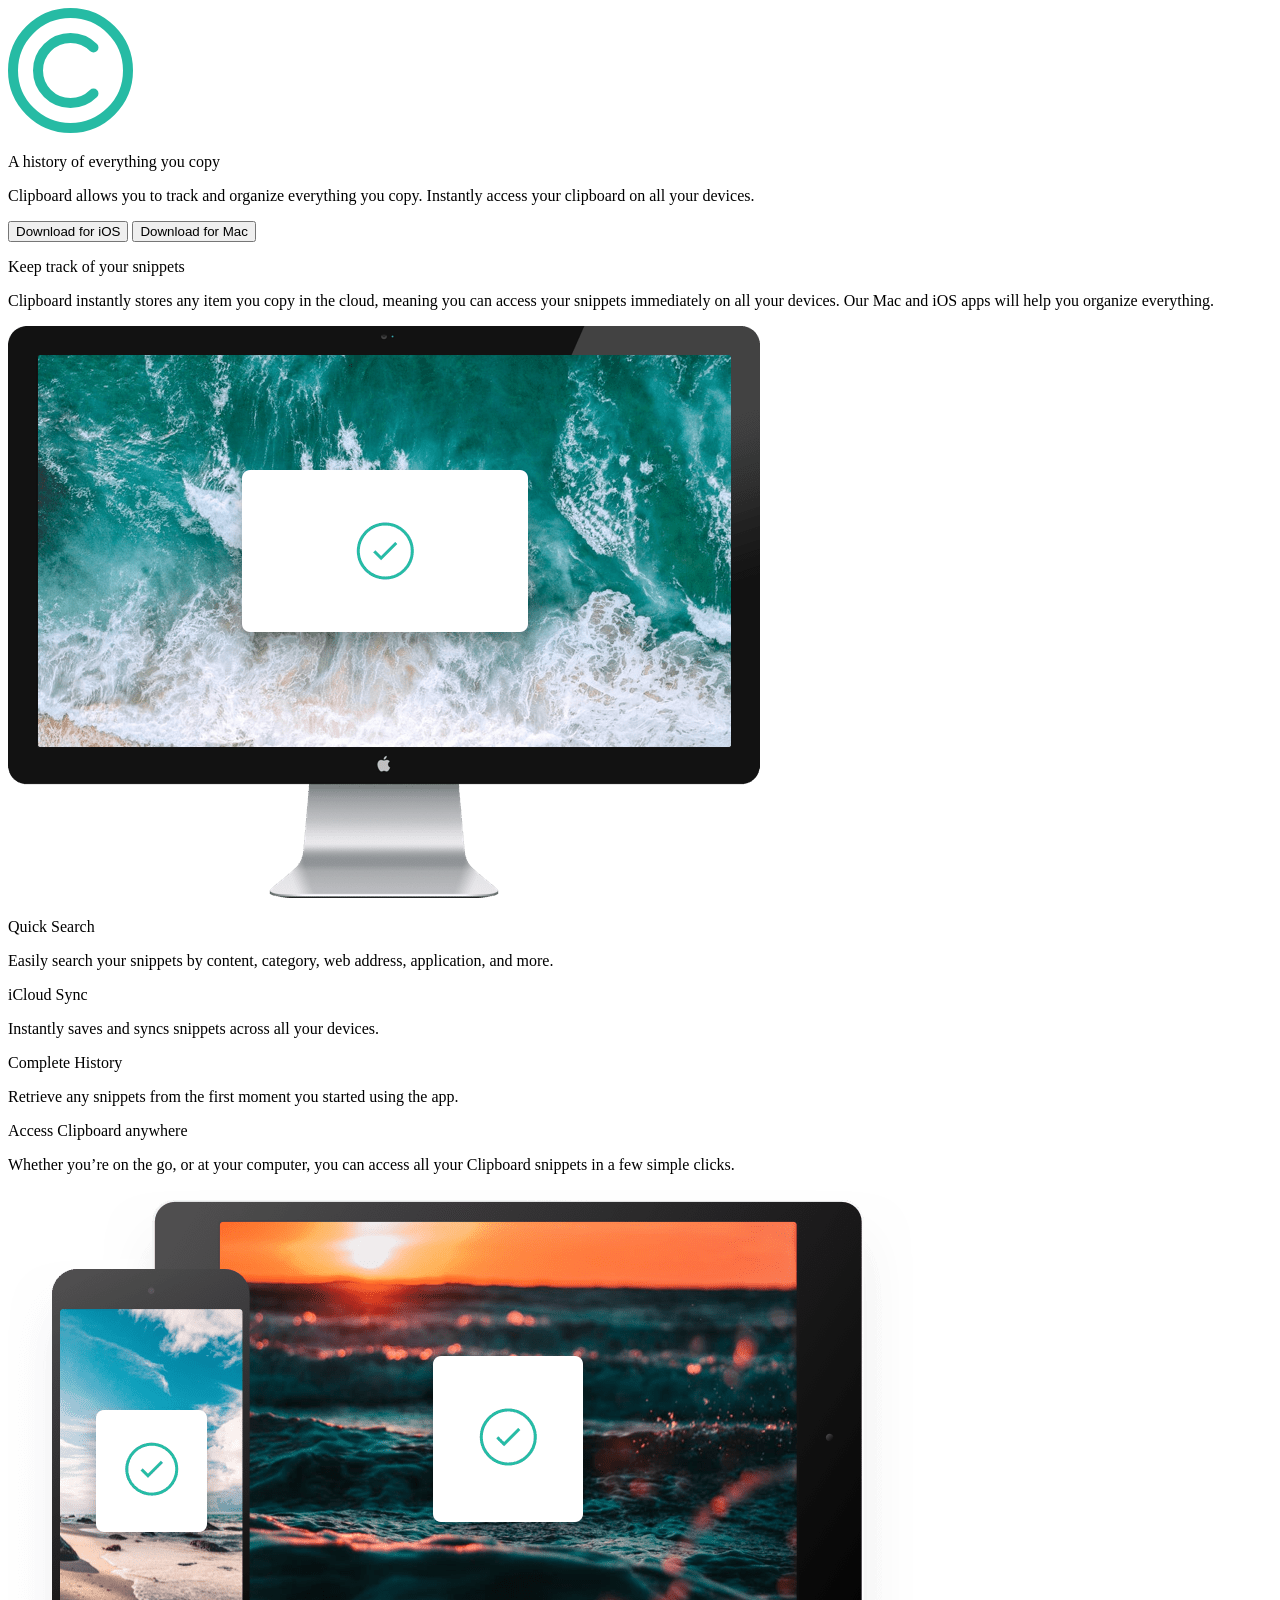
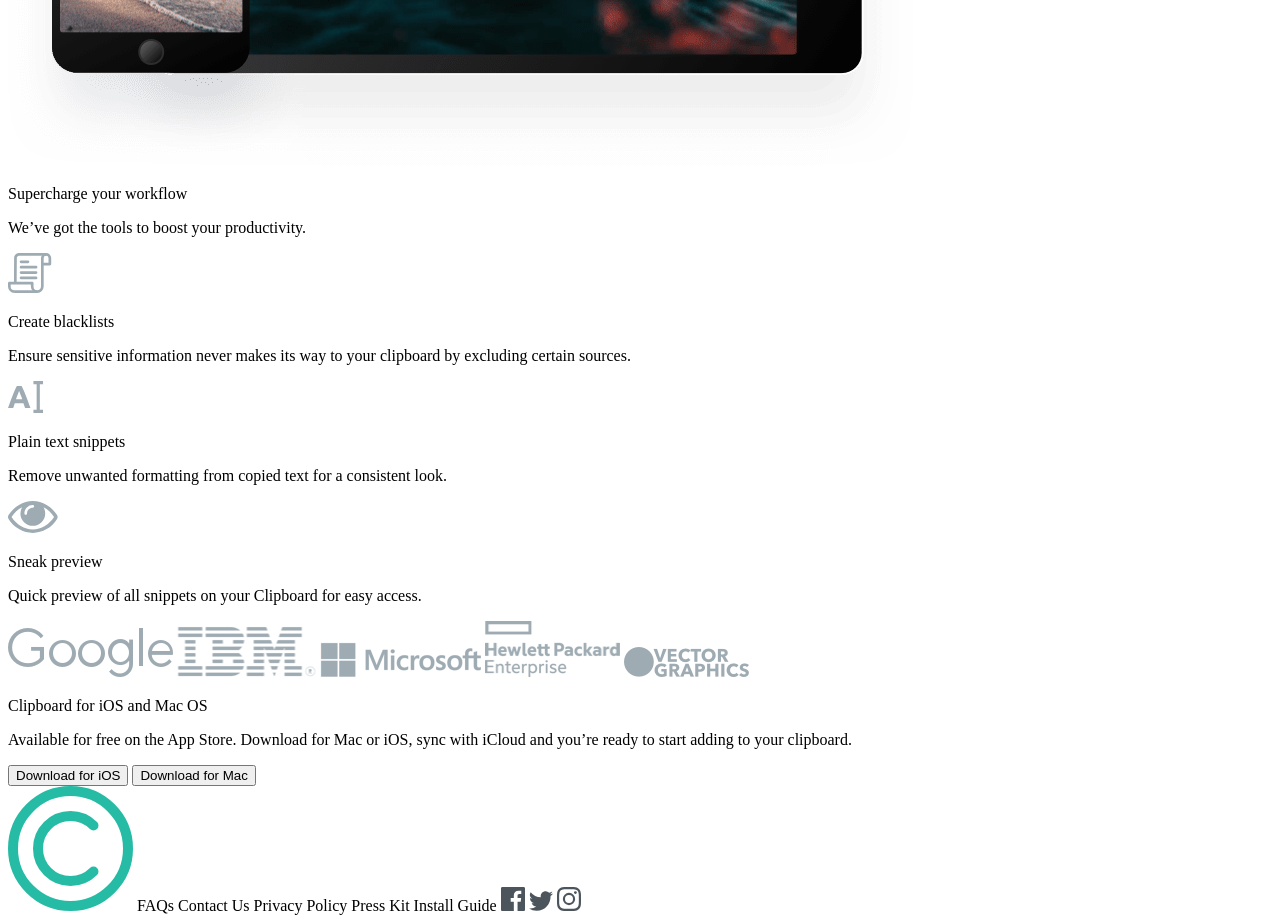
==== git-hub-retry/index.html @ 8a70ceaa "Add files via upload" ====
<!DOCTYPE html>
<html lang="en">

<head>
  <meta charset="UTF-8">
  <meta name="viewport" content="width=device-width, initial-scale=1.0">
  <!-- displays site properly based on user's device -->

  <link rel="icon" type="image/png" sizes="32x32" href="./images/favicon-32x32.png">

  <title>Frontend Mentor | Clipboard landing page</title>
</head>

<body>

  <div><!--div koko sivulle voi poista jos halua-->
    <!--alue yksi-->

    <div>
      <img src="images/logo.svg">
      <p>
        A history of everything you copy
      </p>

      <p>
        Clipboard allows you to track and organize everything you
        copy. Instantly access your clipboard on all your devices.
      </p>

      <button>
        Download for iOS
      </button>
      <button>
        Download for Mac
      </button>
    </div>

    <!--alue kaksi-->
    <div>
      <p>
        Keep track of your snippets
      </p>

      <p>
        Clipboard instantly stores any item you copy in the cloud,
        meaning you can access your snippets immediately on all your
        devices. Our Mac and iOS apps will help you organize everything.
      </p>

    </div>

    <!--eka grid alue kuva kanssa-->
    <div> <!--tää on div koko gridille-->
      <img src="images/image-computer.png">
      <div>
        <p>
          Quick Search
        </p>

        <p>
          Easily search your snippets by content, category, web address, application, and more.
        </p>

      </div>

      <div>
        <p>
          iCloud Sync
        </p>

        <p>
          Instantly saves and syncs snippets across all your devices.
        </p>

      </div>
      <div>
        <p>
          Complete History
        </p>

        <p>
          Retrieve any snippets from the first moment you started using the app.
        </p>

      </div>
    </div>

    <!--alue kolme-->
    <div>
      <p>
        Access Clipboard anywhere
      </p>

      <p>
        Whether you’re on the go, or at your computer, you can access all your Clipboard
        snippets in a few simple clicks.
      </p>

      <img src="images/image-devices.png">
    </div>

    <!--isoin grid alue-->
    <div>
      <p>
        Supercharge your workflow
      </p>

      <p>
        We’ve got the tools to boost your productivity.
      </p>

      <div>
        <div>
          <img src="images/icon-blacklist.svg">
          <p>
            Create blacklists
          </p>
          <p>
            Ensure sensitive information never makes its way to your clipboard by excluding certain sources.
          </p>
        </div>
        <div>
          <img src="images/icon-text.svg">
          <p>
            Plain text snippets
          </p>
          <p>
            Remove unwanted formatting from copied text for a consistent look.
          </p>
        </div>
        <div>
          <img src="images/icon-preview.svg">
          <p>
            Sneak preview
          </p>
          <p>
            Quick preview of all snippets on your Clipboard for easy access.
          </p>
        </div>
      </div>
      <div>
        <img src="images/logo-google.png">
        <img src="images/logo-ibm.png">
        <img src="images/logo-microsoft.png">
        <img src="images/logo-hp.png">
        <img src="images/logo-vector-graphics.png">
      </div>
    </div>

    <!--alue neljä-->
    <div>
      <p>
        Clipboard for iOS and Mac OS
      </p>
      <p>
        Available for free on the App Store. Download for Mac or iOS, sync with iCloud
        and you’re ready to start adding to your clipboard.
      </p>
      <button>
        Download for iOS
      </button>
      <button>
        Download for Mac
      </button>
    </div>
    <footer class="attribution">
      <img src="images/logo.svg">
      FAQs
      Contact Us
      Privacy Policy
      Press Kit
      Install Guide
      <img src="images/icon-facebook.svg">
      <img src="images/icon-twitter.svg">
      <img src="images/icon-instagram.svg">
    </footer>
  </div>
</body>

</html>
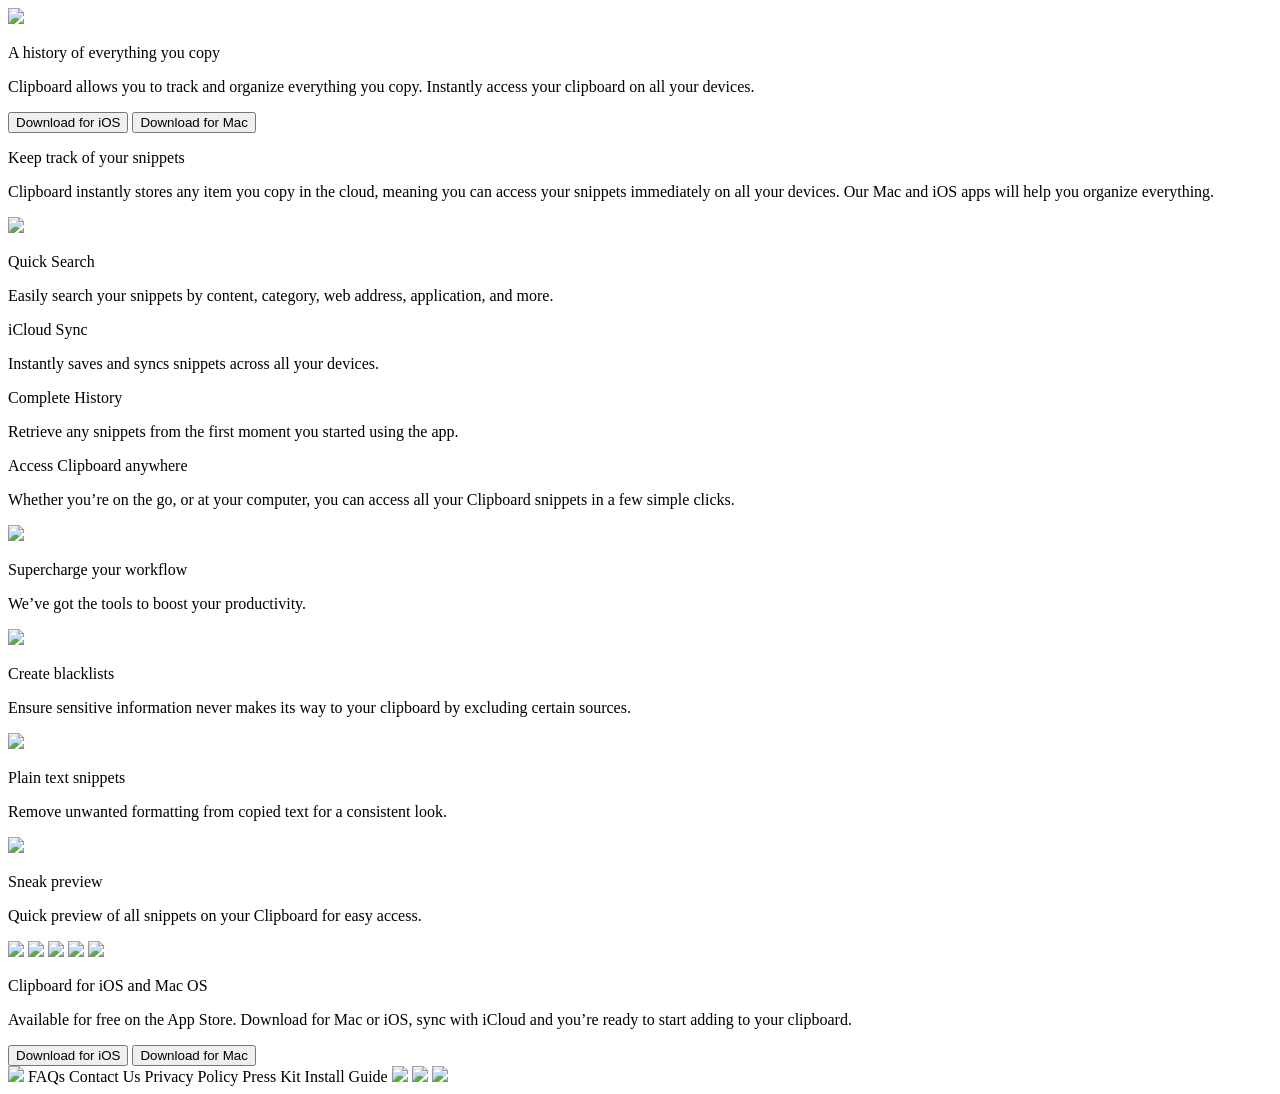
==== commit 8ac413cf: "saving changes" ====
--- a/git-hub-retry/index.html
+++ b/git-hub-retry/index.html
@@ -5,6 +5,7 @@
   <meta charset="UTF-8">
   <meta name="viewport" content="width=device-width, initial-scale=1.0">
   <!-- displays site properly based on user's device -->
+   <link rel="stylesheet" href="/styles/index.css">
 
   <link rel="icon" type="image/png" sizes="32x32" href="./images/favicon-32x32.png">
 
